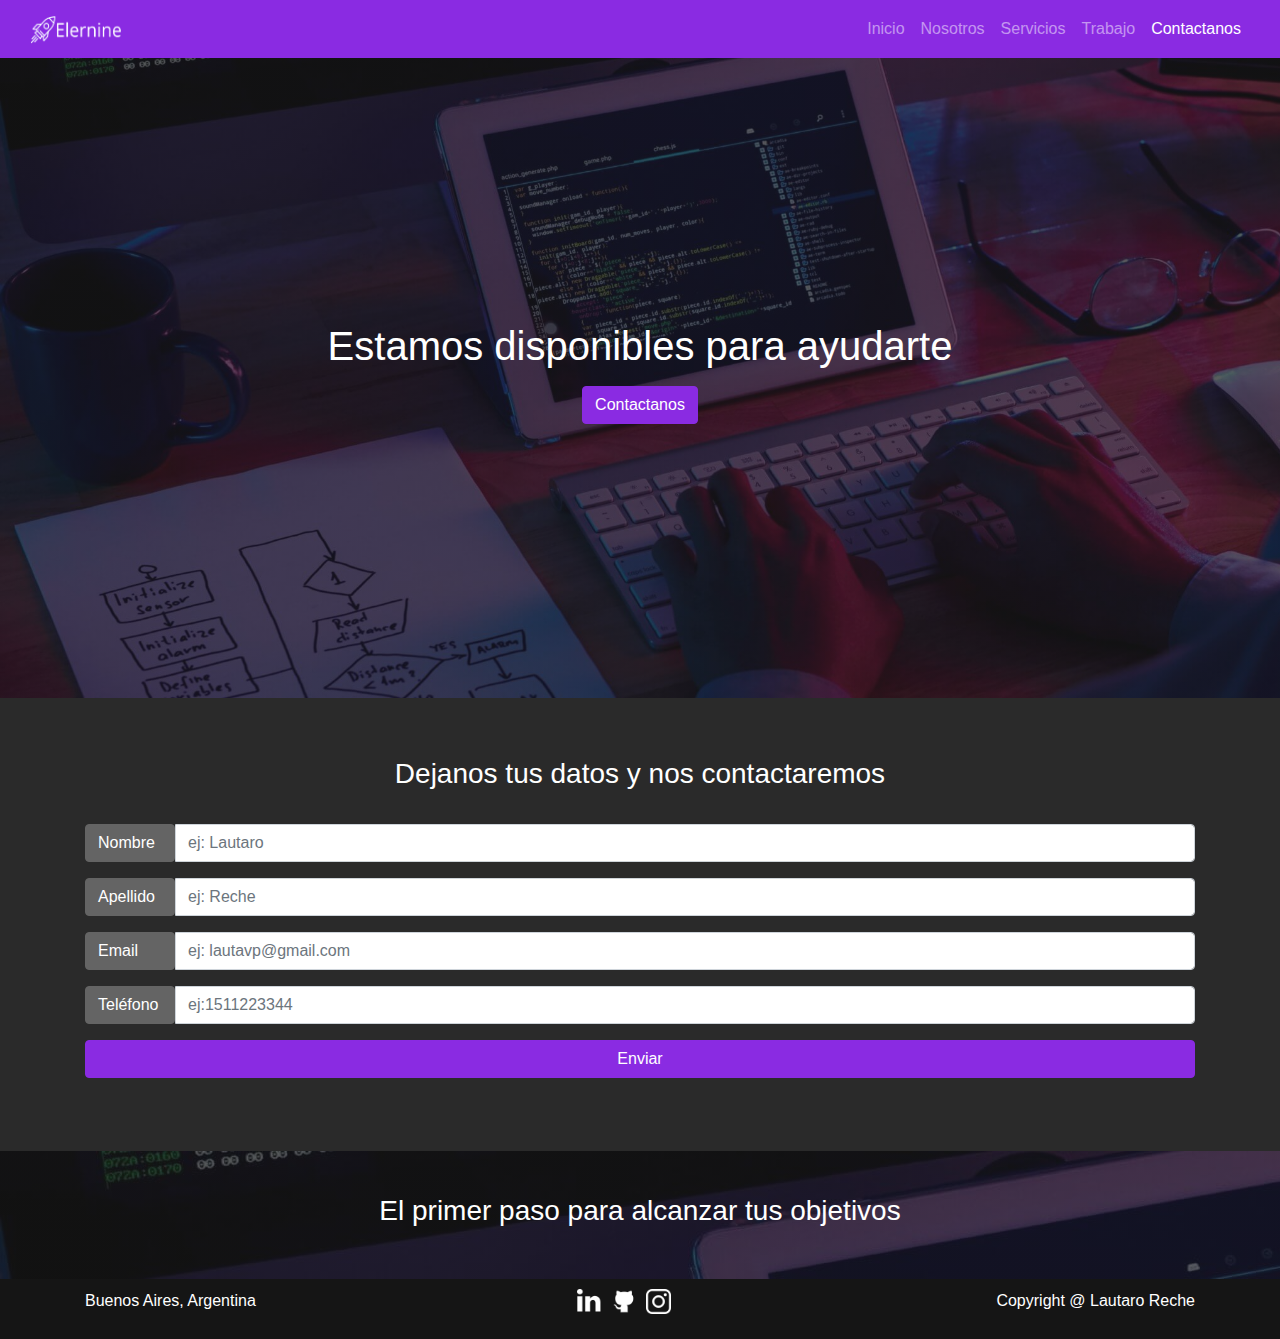
==== contactanos.html @ ff0450b0 "Segundo commit: modificacinnn en la meta description de la seccinnn contactanos" ====
<!DOCTYPE html>
<html lang="en">
<head>
    <!--Linea para usar Bootstrap-->
    <link rel="stylesheet" href="https://stackpath.bootstrapcdn.com/bootstrap/4.3.1/css/bootstrap.min.css" integrity="sha384-ggOyR0iXCbMQv3Xipma34MD+dH/1fQ784/j6cY/iJTQUOhcWr7x9JvoRxT2MZw1T" crossorigin="anonymous">
    <meta charset="UTF-8">
    <meta http-equiv="X-UA-Compatible" content="IE=edge">
    <meta name="viewport" content="width=device-width, initial-scale=1.0">
	<meta name="description" content="Dejanos tus datos y nos contactaremos para potenciar tu marca">
    <meta name="keywords" content="disponibles, ayudarte, datos, contactaremos, nombre, apellido, email, teléfono, primer, paso, alcanzar, objetivos">
    <title>Dejanos tus datos</title>
    <link rel="icon" href="./imagenes/coheteIcono.png">
    <link rel="stylesheet" href="./css/main.css">
</head>
<body> 
    <header> <!--Header-->
        <nav class="navbar navbar-expand-lg navbar-dark">
            <div class="container-fluid">
                <a class="navbar-brand" href="index.html">
                    <img src="./imagenes/elernine.png" alt="Elernine" class="elernine">
                </a>
                <button class="navbar-toggler" type="button" data-bs-toggle="collapse" data-bs-target="#navbarNav" aria-controls="navbarNav" aria-expanded="false" aria-label="Toggle navigation">
                    <span class="navbar-toggler-icon"></span>
                </button>
                <div class="collapse navbar-collapse justify-content-end" id="navbarNav">
                    <ul class="navbar-nav align-items-center">
                        <li class="nav-item">
                            <a class="nav-link" href="index.html">Inicio</a>
                        </li>
                        <li class="nav-item">
                            <a class="nav-link" href="nosotros.html">Nosotros</a>
                        </li>
                        <li class="nav-item">
                            <a class="nav-link" href="servicios.html">Servicios</a>
                        </li>
                        <li class="nav-item">
                            <a class="nav-link" href="trabajo.html">Trabajo</a>
                        </li>
                        <li class="nav-item">
                            <a class="nav-link active" aria-current="page" href="contactanos.html">Contactanos</a>
                        </li>
                    </ul>
                </div>
            </div>
        </nav>
    </header>
    <section> <!--Section-->
        <div class="primeraSeccion">
            <div class="container">
                <div class="row">
                    <div class="col-12">
                        <h1 class="tituloPrimeraSeccion">Estamos disponibles para ayudarte<h1>
                        <a href="contactanos.html" class="btn btn-primary botonVioleta">Contactanos</a>
                    </div>
                </div>
            </div>
        </div>
        <div class="segundaSeccion">
            <div class="container">
                <h3 class="tituloSegundaSeccion">Dejanos tus datos y nos contactaremos</h3>
            </div>
			<div class="container mb-5">
				<div class="row">
					<div class="col-lg-12 col-md-12 col-sm-12">
						<div class="input-group mb-3">
							<span class="input-group-text">Nombre</span>
							<input type="text" aria-label="First name" class="form-control" placeholder="ej: Lautaro">
						</div>
						<div class="input-group mb-3">
							<span class="input-group-text">Apellido</span>
							<input type="text" aria-label="First name" class="form-control" placeholder="ej: Reche">
						</div>
						<div class="input-group mb-3">
							<span class="input-group-text">Email</span>
							<input type="text" aria-label="First name" class="form-control" placeholder="ej: lautavp@gmail.com">
						</div>
						<div class="input-group mb-3">
							<span class="input-group-text">Teléfono</span>
							<input type="text" aria-label="First name" class="form-control" placeholder="ej:1511223344">
						</div>
						<a href="contactanos.html" class="btn btn-primary botonFormulario">Enviar</a>
					</div>
				</div>
			</div>
        </div>
		<div class="terceraSeccion">
            <div class="container">
                <div class="row">
                    <div class="col-12">
                        <h3 class="tituloTerceraSeccion">El primer paso para alcanzar tus objetivos</h3>
                    </div>
                </div>
            </div>
	</section>
	<footer>
		<!--Footer-->
		<div class="container">
			<div class="elementosDelFooter">
				<div class="ubicacion">
					<p>Buenos Aires, Argentina</p>
				</div>
				<div>
					<a href="https://www.linkedin.com/in/lautaroreche/">
						<img src="./imagenes/linkedin.png" alt="LinkedIn" class="redes">
					</a>
					<a href="https://github.com/lautaroreche">
						<img src="./imagenes/github.png" alt="GitHub" class="redes">
					</a>
					<a href="https://www.instagram.com/lautaroreche/">
						<img src="./imagenes/instagram.png" alt="Instagram" class="redes">
					</a>
				</div>
				<div>
					<p>Copyright @ Lautaro Reche</p>
				</div>
			</div>
		</div>
	</footer>
	<!--Linea para usar Bootstrap-->
	<script src="https://cdn.jsdelivr.net/npm/bootstrap@5.1.3/dist/js/bootstrap.bundle.min.js" integrity="sha384-ka7Sk0Gln4gmtz2MlQnikT1wXgYsOg+OMhuP+IlRH9sENBO0LRn5q+8nbTov4+1p" crossorigin="anonymous"></script>
    <script src="https://code.jquery.com/jquery-3.3.1.slim.min.js" integrity="sha384-q8i/X+965DzO0rT7abK41JStQIAqVgRVzpbzo5smXKp4YfRvH+8abtTE1Pi6jizo" crossorigin="anonymous"></script>
    <script src="https://cdnjs.cloudflare.com/ajax/libs/popper.js/1.14.7/umd/popper.min.js" integrity="sha384-UO2eT0CpHqdSJQ6hJty5KVphtPhzWj9WO1clHTMGa3JDZwrnQq4sF86dIHNDz0W1" crossorigin="anonymous"></script>
    <script src="https://stackpath.bootstrapcdn.com/bootstrap/4.3.1/js/bootstrap.min.js" integrity="sha384-JjSmVgyd0p3pXB1rRibZUAYoIIy6OrQ6VrjIEaFf/nJGzIxFDsf4x0xIM+B07jRM" crossorigin="anonymous"></script>
</body>    
</html>
---- css/main.css ----
@charset "UTF-8";
* {
  padding: 0;
  margin: 0;
  -webkit-box-sizing: border-box;
          box-sizing: border-box;
  font-family: Helvetica;
}

* .botonVioleta, * .segundaSeccion .botonFormulario, .segundaSeccion * .botonFormulario {
  background: blueviolet;
  border-color: blueviolet;
}

* .botonVioleta:hover, * .segundaSeccion .botonFormulario:hover, .segundaSeccion * .botonFormulario:hover {
  background: #8a5ae2;
  border-color: #8a5ae2;
  -webkit-transition: 0.5s;
  transition: 0.5s;
}

/*Header*/
.navbar {
  background-color: blueviolet;
}

.navbar .elernine {
  width: 90px;
  height: 30px;
}

.navbar .elernine:hover {
  -webkit-transform: scale(1.03);
          transform: scale(1.03);
  -webkit-transition: 0.2s;
  transition: 0.2s;
}

/*Primera Sección*/
.primeraSeccion {
  background-image: -webkit-gradient(linear, left top, left bottom, from(rgba(25, 25, 25, 0.7)), to(rgba(25, 25, 25, 0.7))), url(../imagenes/fondo.jpeg);
  background-image: linear-gradient(to bottom, rgba(25, 25, 25, 0.7), rgba(25, 25, 25, 0.7)), url(../imagenes/fondo.jpeg);
  background-size: cover;
  height: 40em;
  display: -webkit-box;
  display: -ms-flexbox;
  display: flex;
  -webkit-box-align: center;
      -ms-flex-align: center;
          align-items: center;
  text-align: center;
}

.primeraSeccion .tituloPrimeraSeccion {
  color: white;
}

/*Segunda sección*/
.segundaSeccion {
  background-color: #2a2a2a;
  padding: 2%;
}

.segundaSeccion .tituloSegundaSeccion {
  color: white;
  text-align: center;
  margin-top: 3%;
  margin-bottom: 3%;
}

.segundaSeccion .card:hover {
  -webkit-transform: scale(1.02);
          transform: scale(1.02);
  -webkit-transition: 0.5s;
  transition: 0.5s;
}

.segundaSeccion .imagenStaff {
  width: 100%;
  border-radius: 5px;
}

.segundaSeccion .imagenStaff:hover {
  -webkit-transform: scale(1.02);
          transform: scale(1.02);
  -webkit-transition: 0.5s;
  transition: 0.5s;
}

.segundaSeccion .nombreStaff {
  margin-top: 10px;
  margin-bottom: 0px;
}

.segundaSeccion .nombreStaff, .segundaSeccion .posicionStaff {
  color: white;
  text-decoration: none;
}

.segundaSeccion .hipervinculoRedes {
  text-decoration: none;
}

.segundaSeccion .imagenServicio {
  width: 100%;
  border-radius: 5px;
}

.segundaSeccion .tituloServicio, .segundaSeccion .parrafoServicio {
  color: white;
}

.segundaSeccion .contenedorServicio {
  display: inline-block;
  -ms-flex-item-align: center;
      -ms-grid-row-align: center;
      align-self: center;
}

.segundaSeccion .posicion, .segundaSeccion .paisPosicion, .segundaSeccion .modalidadPosicion, .segundaSeccion .tituloPosicion, .segundaSeccion .tituloModalidadPosicion, .segundaSeccion .tituloPaisPosicion {
  color: white;
}

.segundaSeccion .posicion:hover, .segundaSeccion .paisPosicion:hover, .segundaSeccion .modalidadPosicion:hover {
  -webkit-transform: scale(1.01);
          transform: scale(1.01);
  -webkit-transition: 0.5s;
  transition: 0.5s;
}

.segundaSeccion .tituloPosicion, .segundaSeccion .tituloModalidadPosicion, .segundaSeccion .tituloPaisPosicion {
  border-bottom: 2px solid white;
}

.segundaSeccion .input-group-text {
  min-width: 90px;
  background: #646464;
  border-color: #646464;
  color: white;
}

.segundaSeccion .botonFormulario {
  width: 100%;
}

.terceraSeccion {
  background-image: -webkit-gradient(linear, left top, left bottom, from(rgba(25, 25, 25, 0.7)), to(rgba(25, 25, 25, 0.7))), url(../imagenes/fondo.jpeg);
  background-image: linear-gradient(to bottom, rgba(25, 25, 25, 0.7), rgba(25, 25, 25, 0.7)), url(../imagenes/fondo.jpeg);
  background-position: fixed;
  height: 8em;
  display: -webkit-box;
  display: -ms-flexbox;
  display: flex;
  -webkit-box-align: center;
      -ms-flex-align: center;
          align-items: center;
  text-align: center;
}

.terceraSeccion .tituloTerceraSeccion {
  color: white;
}

/*Footer*/
footer {
  background: #151515;
  color: white;
  padding: 10px;
}

footer .elementosDelFooter {
  display: -webkit-box;
  display: -ms-flexbox;
  display: flex;
  -webkit-box-pack: justify;
      -ms-flex-pack: justify;
          justify-content: space-between;
}

footer .elementosDelFooter .redes {
  height: 25px;
  padding-right: 5px;
}

footer .elementosDelFooter .redes:hover {
  -webkit-transform: scale(1.08);
          transform: scale(1.08);
  -webkit-transition: 0.5s;
  transition: 0.5s;
}

footer .elementosDelFooter a {
  text-decoration: none;
}

/*Media query menores a 767px*/
@media screen and (max-width: 767px) {
  #botonServicioEspecial {
    display: none;
  }
  #badgeEspecial {
    display: none;
  }
  .tituloServicio {
    border-bottom: 3px solid blueviolet;
  }
}

/*Media query menores a 576px*/
@media screen and (max-width: 576px) {
  .ubicacion, .modalidadPosicion, .paisPosicion, .tituloModalidadPosicion, .tituloPaisPosicion, .imagenServicio {
    display: none;
  }
}

/*Media query menores a 350px*/
@media screen and (max-width: 350px) {
  .redes {
    display: none;
  }
}
/*# sourceMappingURL=main.css.map */
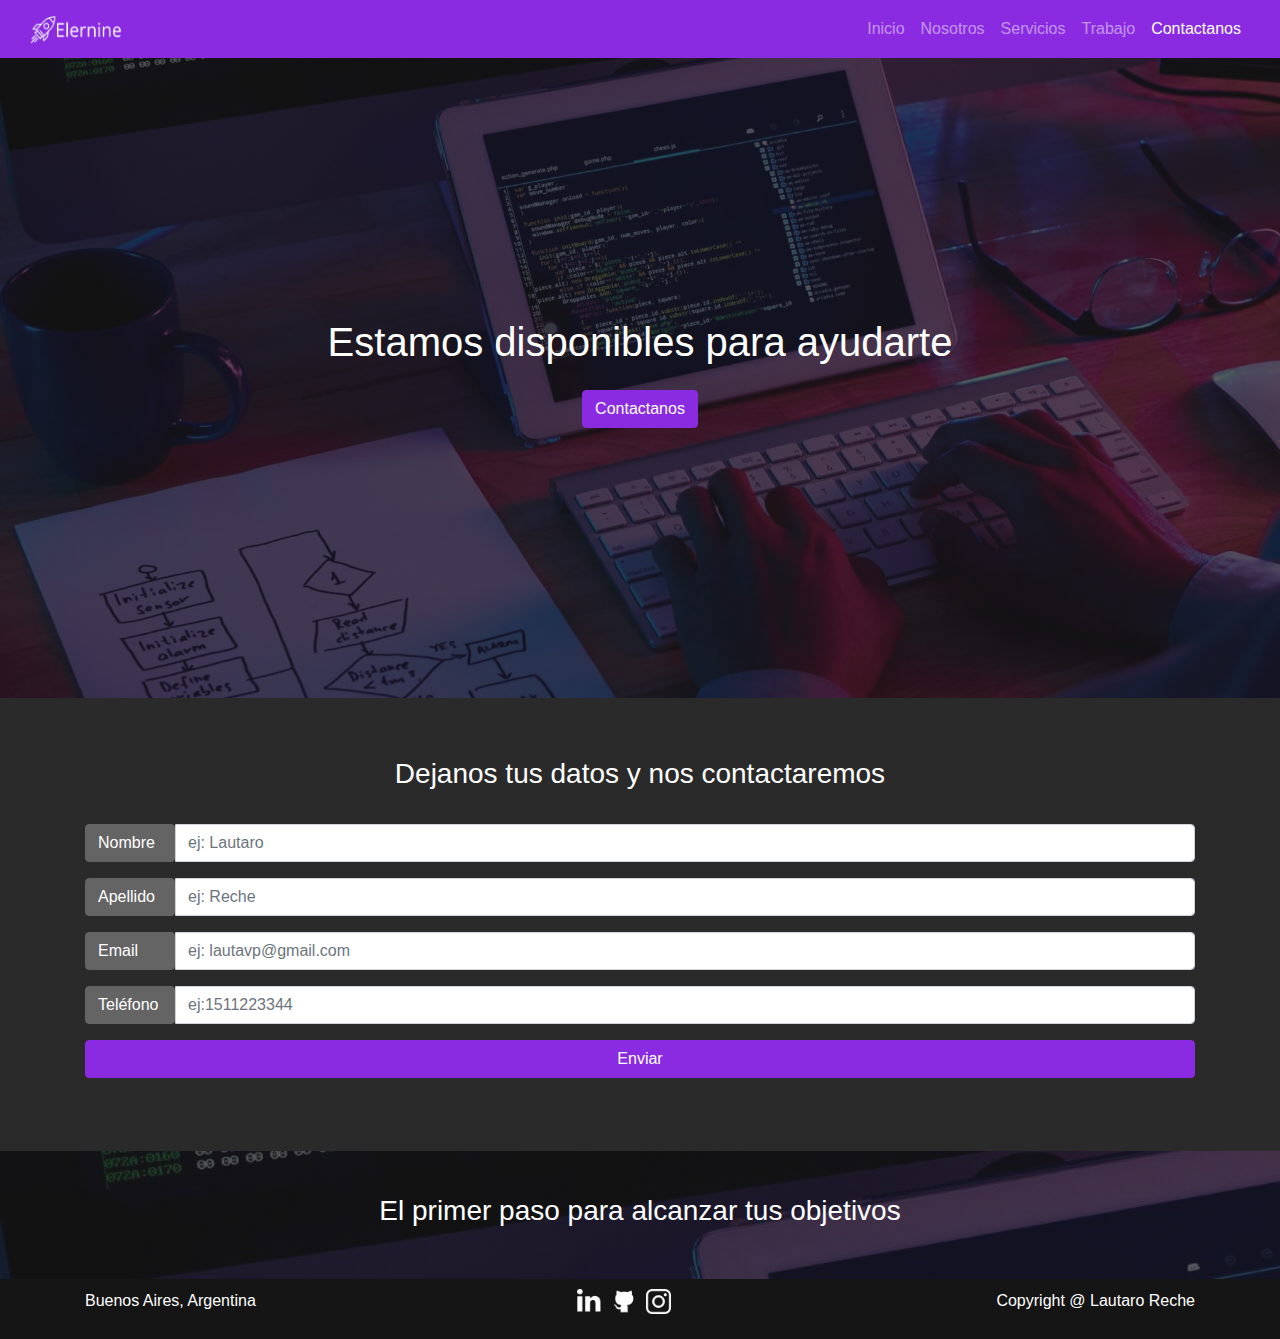
==== commit 630a4c47: "Se realizan cambios en detalles para la presentacion del proyecto final de Coderhouse" ====
--- a/contactanos.html
+++ b/contactanos.html
@@ -59,9 +59,9 @@
             <div class="container">
                 <h3 class="tituloSegundaSeccion">Dejanos tus datos y nos contactaremos</h3>
             </div>
-			<div class="container mb-5">
+			<div class="container mb-5 formulario">
 				<div class="row">
-					<div class="col-lg-12 col-md-12 col-sm-12">
+					<div class="col-12">
 						<div class="input-group mb-3">
 							<span class="input-group-text">Nombre</span>
 							<input type="text" aria-label="First name" class="form-control" placeholder="ej: Lautaro">
@@ -100,13 +100,13 @@
 					<p>Buenos Aires, Argentina</p>
 				</div>
 				<div>
-					<a href="https://www.linkedin.com/in/lautaroreche/">
+					<a href="https://www.linkedin.com/in/lautaroreche/" target="_blank">
 						<img src="./imagenes/linkedin.png" alt="LinkedIn" class="redes">
 					</a>
-					<a href="https://github.com/lautaroreche">
+					<a href="https://github.com/lautaroreche" target="_blank">
 						<img src="./imagenes/github.png" alt="GitHub" class="redes">
 					</a>
-					<a href="https://www.instagram.com/lautaroreche/">
+					<a href="https://www.instagram.com/lautaroreche/" target="_blank">
 						<img src="./imagenes/instagram.png" alt="Instagram" class="redes">
 					</a>
 				</div>
--- a/css/main.css
+++ b/css/main.css
@@ -53,6 +53,7 @@
 
 .primeraSeccion .tituloPrimeraSeccion {
   color: white;
+  margin-bottom: 1rem;
 }
 
 /*Segunda sección*/
@@ -161,6 +162,10 @@
   color: white;
 }
 
+.terceraSeccion .botonFormulario {
+  max-width: 50%;
+}
+
 /*Footer*/
 footer {
   background: #151515;
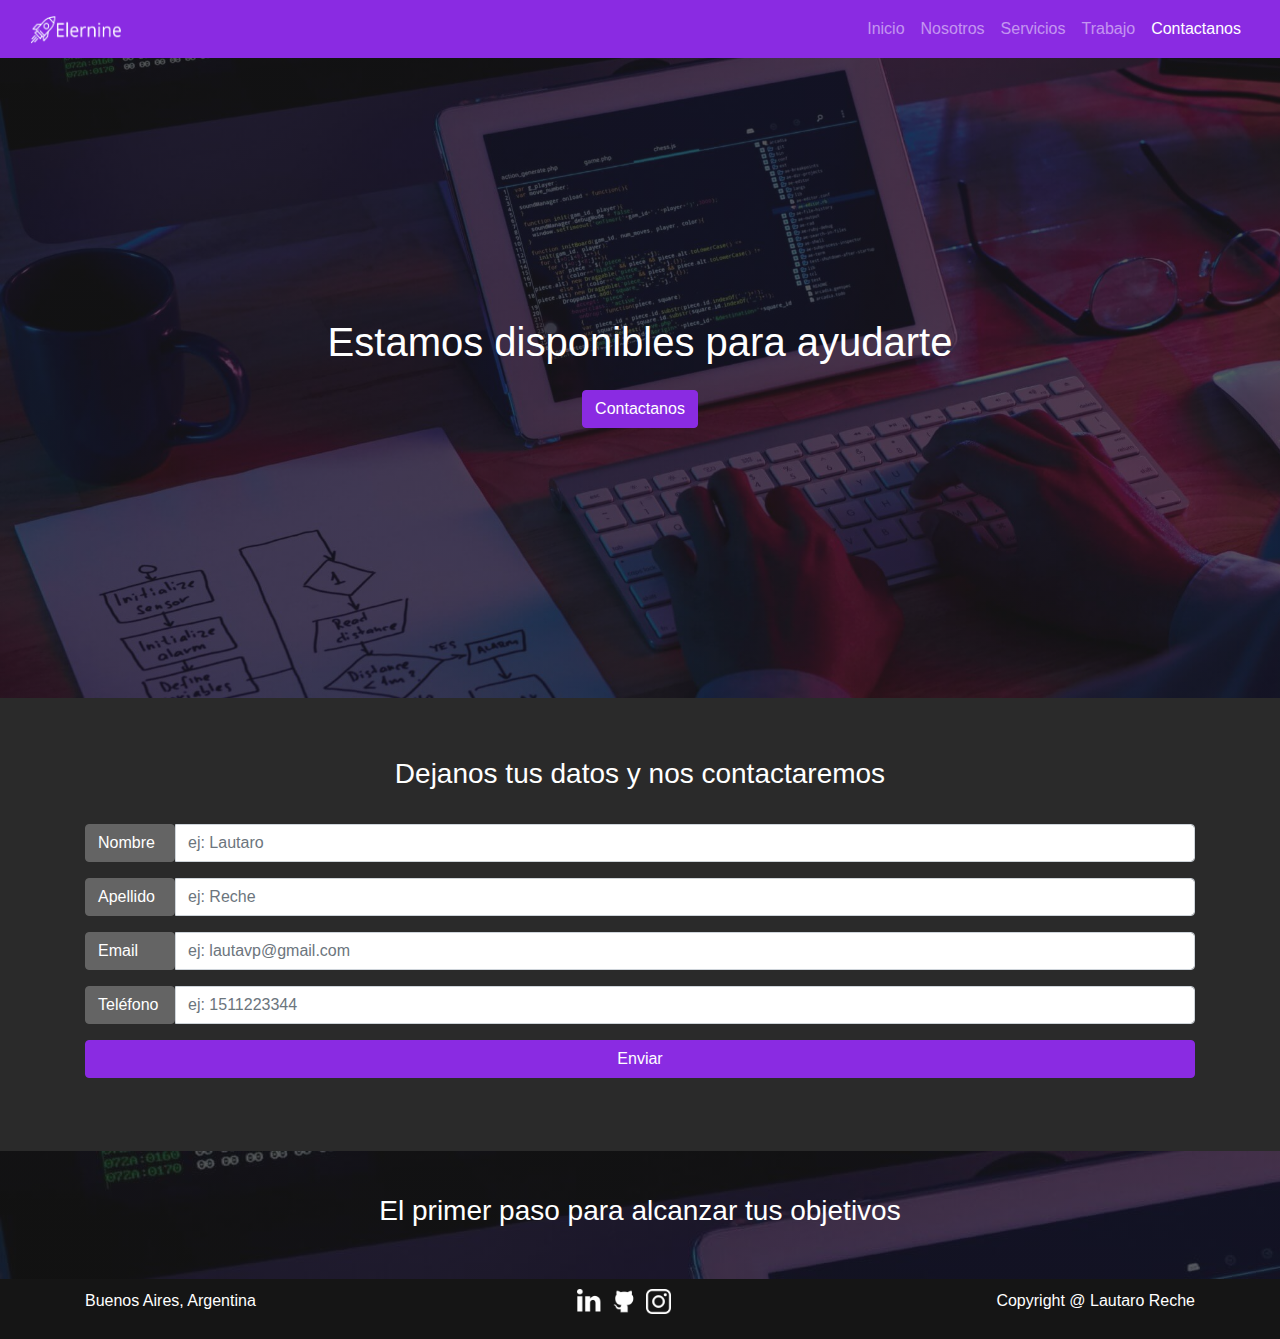
==== commit c266b3fb: "Se corrige error en placeholder de telfono de seccion contactanos" ====
--- a/contactanos.html
+++ b/contactanos.html
@@ -76,7 +76,7 @@
 						</div>
 						<div class="input-group mb-3">
 							<span class="input-group-text">Teléfono</span>
-							<input type="text" aria-label="First name" class="form-control" placeholder="ej:1511223344">
+							<input type="text" aria-label="First name" class="form-control" placeholder="ej: 1511223344">
 						</div>
 						<a href="contactanos.html" class="btn btn-primary botonFormulario">Enviar</a>
 					</div>
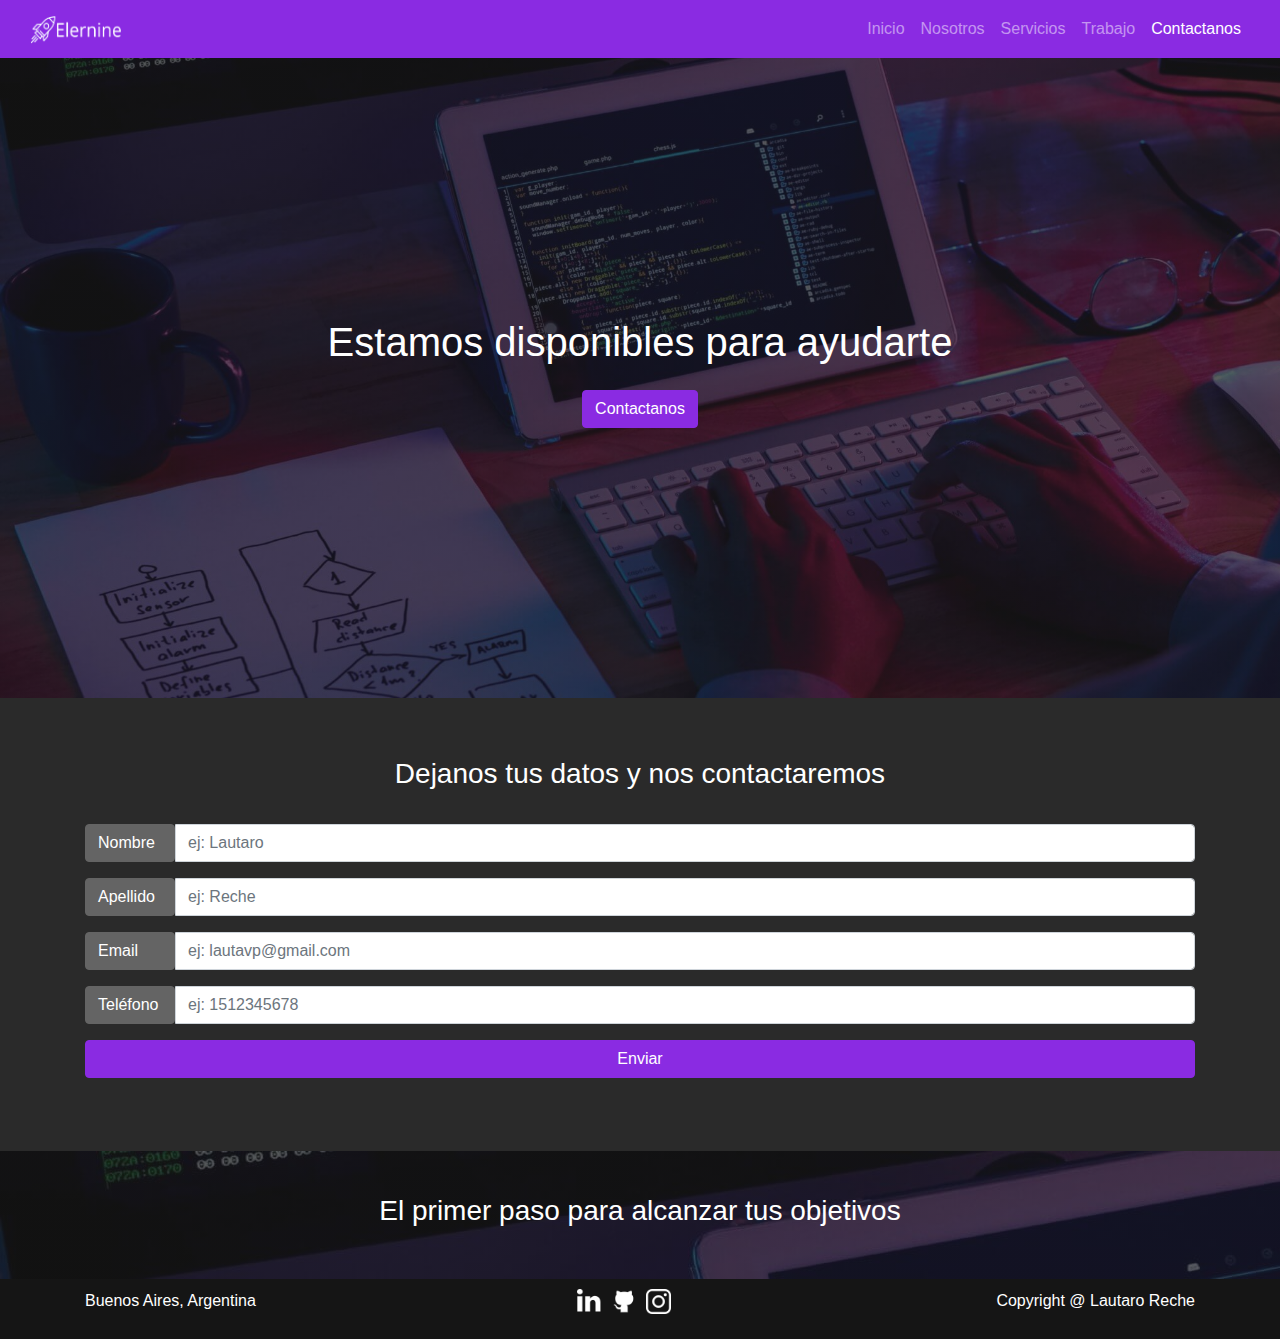
==== commit 7af835ca: "Se modifica telefono de ejemplo del formulario y se eliminan dos archivos innecesarios para el funci" ====
--- a/contactanos.html
+++ b/contactanos.html
@@ -76,7 +76,7 @@
 						</div>
 						<div class="input-group mb-3">
 							<span class="input-group-text">Teléfono</span>
-							<input type="text" aria-label="First name" class="form-control" placeholder="ej: 1511223344">
+							<input type="text" aria-label="First name" class="form-control" placeholder="ej: 1512345678">
 						</div>
 						<a href="contactanos.html" class="btn btn-primary botonFormulario">Enviar</a>
 					</div>
--- a/css/main.css
+++ b/css/main.css
@@ -7,18 +7,7 @@
   font-family: Helvetica;
 }
 
-* .botonVioleta, * .segundaSeccion .botonFormulario, .segundaSeccion * .botonFormulario {
-  background: blueviolet;
-  border-color: blueviolet;
-}
-
-* .botonVioleta:hover, * .segundaSeccion .botonFormulario:hover, .segundaSeccion * .botonFormulario:hover {
-  background: #8a5ae2;
-  border-color: #8a5ae2;
-  -webkit-transition: 0.5s;
-  transition: 0.5s;
-}
-
+/*variables*/
 /*Header*/
 .navbar {
   background-color: blueviolet;
@@ -56,6 +45,18 @@
   margin-bottom: 1rem;
 }
 
+.primeraSeccion .botonVioleta {
+  background: blueviolet;
+  border-color: blueviolet;
+}
+
+.primeraSeccion .botonVioleta:hover {
+  background: #8a5ae2;
+  border-color: #8a5ae2;
+  -webkit-transition: 0.5s;
+  transition: 0.5s;
+}
+
 /*Segunda sección*/
 .segundaSeccion {
   background-color: #2a2a2a;
@@ -140,8 +141,17 @@
   color: white;
 }
 
-.segundaSeccion .botonFormulario {
+.segundaSeccion .botonVioleta, .segundaSeccion .botonServicio, .segundaSeccion .botonFormulario {
   width: 100%;
+  background: blueviolet;
+  border-color: blueviolet;
+}
+
+.segundaSeccion .botonVioleta:hover, .segundaSeccion .botonServicio:hover, .segundaSeccion .botonFormulario:hover {
+  background: #8a5ae2;
+  border-color: #8a5ae2;
+  -webkit-transition: 0.5s;
+  transition: 0.5s;
 }
 
 .terceraSeccion {
@@ -200,7 +210,7 @@
 
 /*Media query menores a 767px*/
 @media screen and (max-width: 767px) {
-  #botonServicioEspecial {
+  .botonServicio {
     display: none;
   }
   #badgeEspecial {
@@ -216,6 +226,9 @@
   .ubicacion, .modalidadPosicion, .paisPosicion, .tituloModalidadPosicion, .tituloPaisPosicion, .imagenServicio {
     display: none;
   }
+  .botonServicio {
+    display: block;
+  }
 }
 
 /*Media query menores a 350px*/
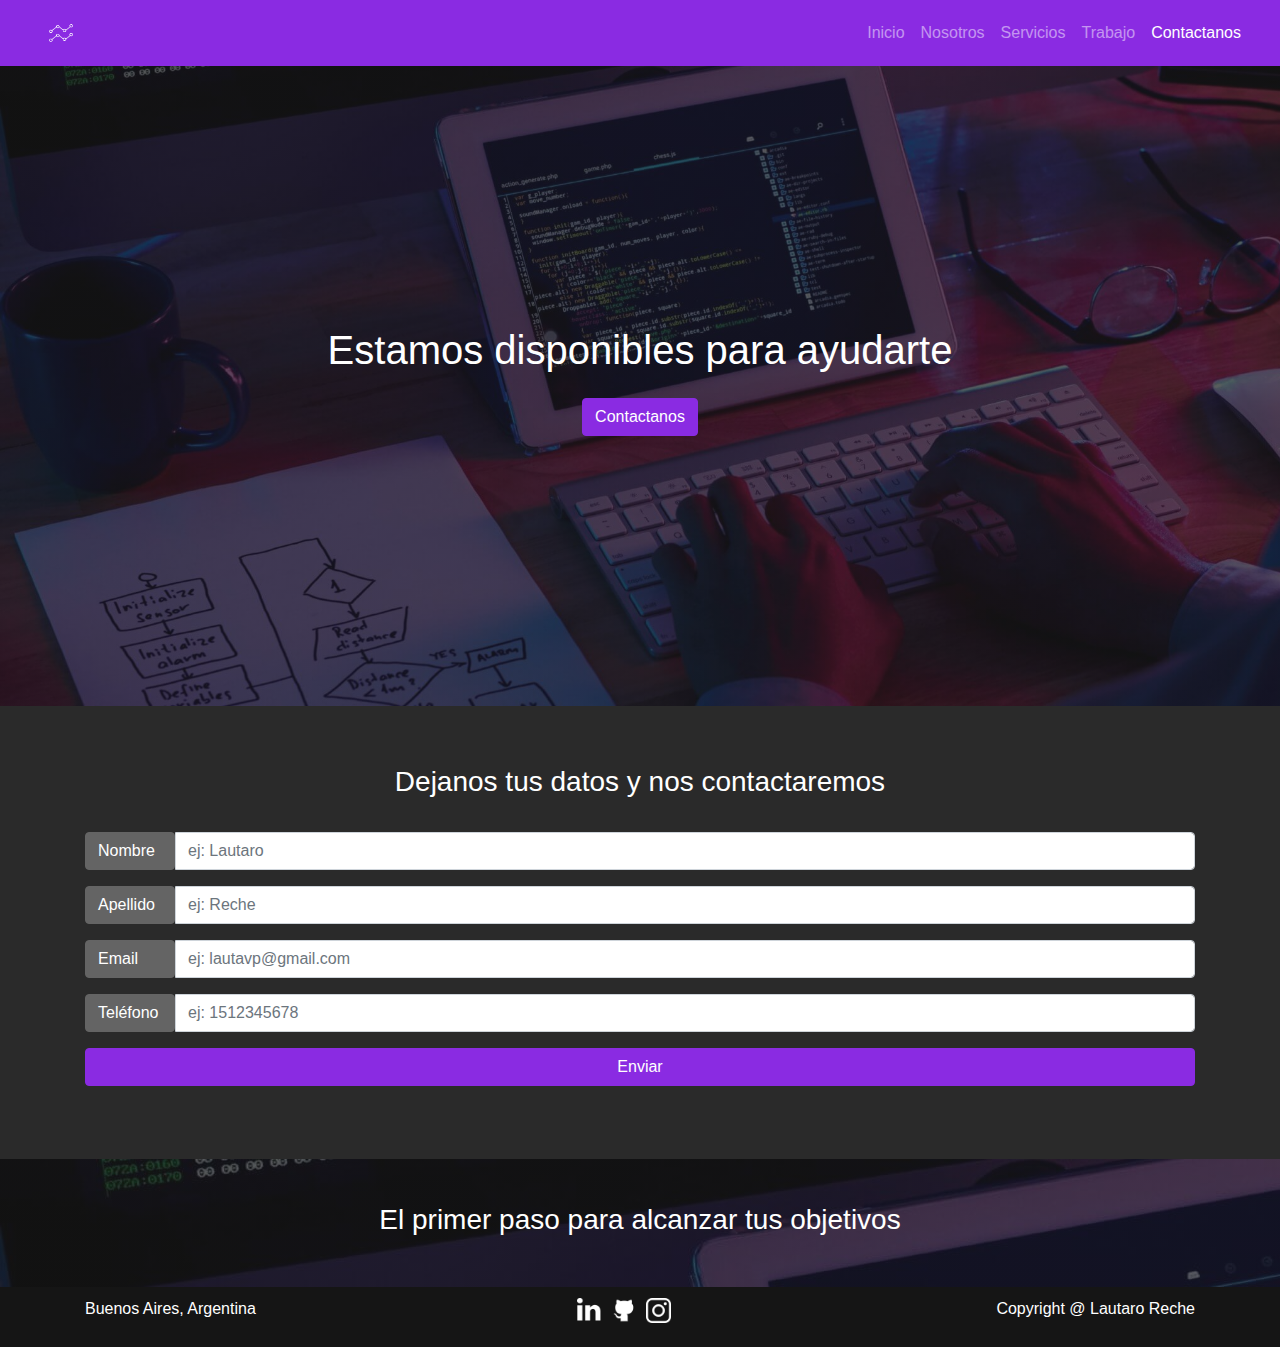
==== commit 2680a90a: "Se modifica logo y marca" ====
--- a/contactanos.html
+++ b/contactanos.html
@@ -5,11 +5,12 @@
     <link rel="stylesheet" href="https://stackpath.bootstrapcdn.com/bootstrap/4.3.1/css/bootstrap.min.css" integrity="sha384-ggOyR0iXCbMQv3Xipma34MD+dH/1fQ784/j6cY/iJTQUOhcWr7x9JvoRxT2MZw1T" crossorigin="anonymous">
     <meta charset="UTF-8">
     <meta http-equiv="X-UA-Compatible" content="IE=edge">
+    <html lang="es">
     <meta name="viewport" content="width=device-width, initial-scale=1.0">
 	<meta name="description" content="Dejanos tus datos y nos contactaremos para potenciar tu marca">
     <meta name="keywords" content="disponibles, ayudarte, datos, contactaremos, nombre, apellido, email, teléfono, primer, paso, alcanzar, objetivos">
     <title>Dejanos tus datos</title>
-    <link rel="icon" href="./imagenes/coheteIcono.png">
+    <link rel="icon" href="./imagenes/ElernineVioletaTransparente.png">
     <link rel="stylesheet" href="./css/main.css">
 </head>
 <body> 
@@ -17,7 +18,7 @@
         <nav class="navbar navbar-expand-lg navbar-dark">
             <div class="container-fluid">
                 <a class="navbar-brand" href="index.html">
-                    <img src="./imagenes/elernine.png" alt="Elernine" class="elernine">
+                    <img src="./imagenes/ElernineBlancoTransparente.png" alt="Elernine" class="elernine">
                 </a>
                 <button class="navbar-toggler" type="button" data-bs-toggle="collapse" data-bs-target="#navbarNav" aria-controls="navbarNav" aria-expanded="false" aria-label="Toggle navigation">
                     <span class="navbar-toggler-icon"></span>
--- a/css/main.css
+++ b/css/main.css
@@ -14,8 +14,8 @@
 }
 
 .navbar .elernine {
-  width: 90px;
-  height: 30px;
+  width: 60px;
+  height: 40px;
 }
 
 .navbar .elernine:hover {
